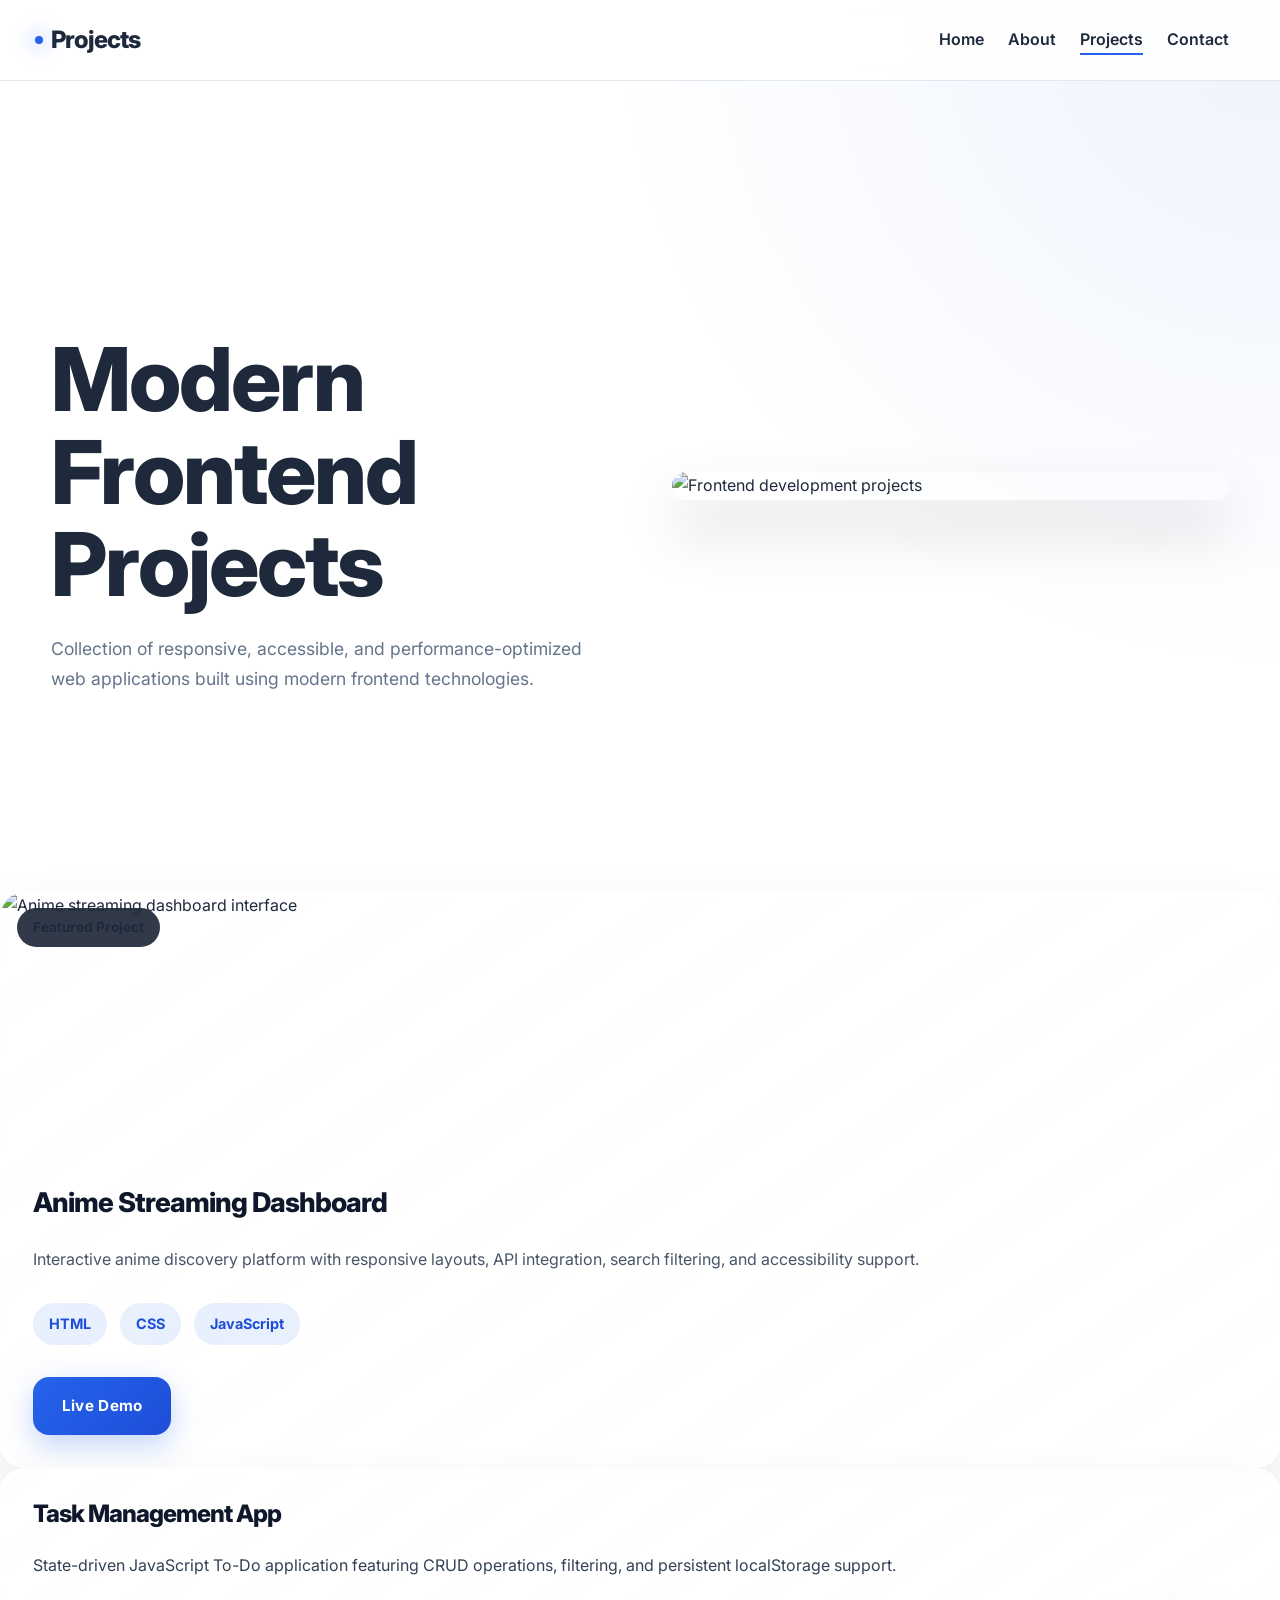
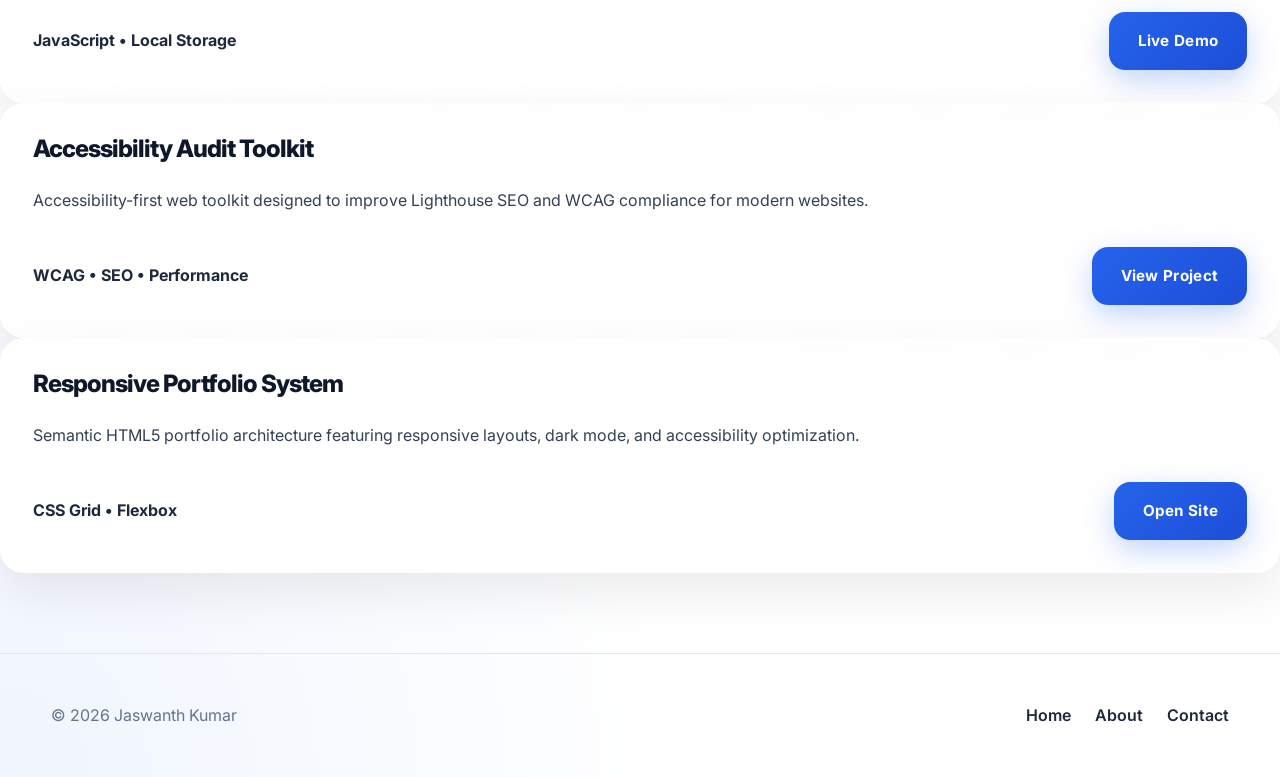
==== portfolio/projects.html @ 63b8da33 "Add files via upload" ====
<!DOCTYPE html>
<html lang="en">
<head>
  <meta charset="UTF-8" />
  <meta
    name="viewport"
    content="width=device-width, initial-scale=1.0"/>

  <title>
    Projects | Jaswanth Kumar
  </title>

  <meta
    name="description"
    content="Explore frontend development projects by Jaswanth Kumar including responsive websites, JavaScript applications, and accessibility-focused interfaces."
  />

  <link
  rel="preconnect"
  href="https://fonts.googleapis.com"
/>

<link
  rel="preconnect"
  href="https://fonts.gstatic.com"
  crossorigin
/>

<link
  href="https://fonts.googleapis.com/css2?family=Inter:wght@400;500;600;700;800&display=swap"
  rel="stylesheet"
/>

<link rel="stylesheet" href="styles.css" />

</head>

<body>
  <a
    href="#main-content"
    class="skip-link"
  >
    Skip to main content
  </a>
  <header role="banner">

    <div class="container header-wrapper">

      <h1>
        Projects
      </h1>
      <nav aria-label="Primary Navigation">
        <ul>
          <li>
            <a href="index.html">
              Home
            </a>
          </li>
          <li>
            <a href="about.html">
              About
            </a>
          </li>

          <li>
            <a
              href="projects.html"
              aria-current="page"
            >
              Projects
            </a>
          </li>
          <li>
            <a href="contact.html">
              Contact
            </a>
          </li>
        </ul>
      </nav>
    </div>
  </header>

  <main id="main-content">

    <section class="hero container">
      <div class="hero-content">
        <h2>
          Modern Frontend Projects
        </h2>
        <p>
          Collection of responsive, accessible,
          and performance-optimized web applications
          built using modern frontend technologies.
        </p>
      </div>
      <div class="hero-image">
        <img
          src="https://images.unsplash.com/photo-1515879218367-8466d910aaa4?q=80&w=1200&auto=format&fit=crop"
          alt="Frontend development projects"
        />
      </div>
    </section>

    <article class="card project-card">
        
      <!-- PROJECT IMAGE -->
      <div class="project-image">
      
        <img
          src="https://images.unsplash.com/photo-1578632767115-351597cf2477?q=80&w=1200&auto=format&fit=crop"
          alt="Anime streaming dashboard interface"
        />
      
        <span class="project-status">
          Featured Project
        </span>
      
      </div>
    
      <!-- PROJECT CONTENT -->
      <div class="project-content">
      
        <h3>
          Anime Streaming Dashboard
        </h3>
      
        <p>
          Interactive anime discovery platform
          with responsive layouts,
          API integration,
          search filtering,
          and accessibility support.
        </p>
      
        <!-- TECH STACK -->
        <div class="project-tech">
        
          <span>HTML</span>
          <span>CSS</span>
          <span>JavaScript</span>
        
        </div>
      
        <!-- FOOTER -->
        <div class="project-footer">
        
          <a
            href="anime-demo.html"
            class="button"
          >
            Live Demo
          </a>
        
        </div>
      
      </div>
    
    </article>

        <article class="card">
          <h3>
            Task Management App
          </h3>
          <p>
            State-driven JavaScript To-Do application
            featuring CRUD operations, filtering,
            and persistent localStorage support.
          </p>
          <div class="card-footer">
            <span>
              JavaScript • Local Storage
            </span>
            <a
              href="live-demo.html"
              class="button"
            >
              Live Demo
            </a>
          </div>
        </article>
        <article class="card">
          <h3>
            Accessibility Audit Toolkit
          </h3>
          <p>
            Accessibility-first web toolkit designed
            to improve Lighthouse SEO and WCAG
            compliance for modern websites.
          </p>

          <div class="card-footer">
            <span>
              WCAG • SEO • Performance
            </span>

            <a
              href="#"
              class="button">
              View Project
            </a>
          </div>
        </article>

        <article class="card">
          <h3>
            Responsive Portfolio System
          </h3>
          <p>
            Semantic HTML5 portfolio architecture
            featuring responsive layouts, dark mode,
            and accessibility optimization.
          </p>
          <div class="card-footer">
            <span>
              CSS Grid • Flexbox
            </span>
            <a
              href="index.html"
              class="button">
              Open Site
            </a>
          </div>
        </article>
      </div>
    </section>
  </main>

  <footer>
    <div class="container footer-wrapper">
      <p>
        © 2026 Jaswanth Kumar
      </p>
      <nav aria-label="Footer Navigation">
        <ul>
          <li>
            <a href="index.html">
              Home
            </a>
          </li>
          <li>
            <a href="about.html">
              About
            </a>
          </li>
          <li>
            <a href="contact.html">
              Contact
            </a>
          </li>
        </ul>
      </nav>
    </div>
  </footer>

</body>
</html>
---- portfolio/styles.css ----
:root {
  --primary: #2563eb;
  --secondary: #0f172a;
  --background: #ffffff;
  --surface: #f8fafc;
  --text: #1e293b;
  --muted: #64748b;
  --border: #e2e8f0;
  --success: #16a34a;
  --danger: #dc2626;
  --shadow:
    0 10px 30px rgba(0, 0, 0, 0.08);
  --radius: 16px;
  --container-width: 1200px;
  --transition: 0.3s ease;
}

@media (prefers-color-scheme: dark) {
  :root {
    --background: #020617;
    --surface: #0f172a;
    --text: #f8fafc;
    --muted: #94a3b8;
    --border: #1e293b;
    --shadow:
      0 10px 30px rgba(0, 0, 0, 0.4);
  }
}

*,
*::before,
*::after {
  box-sizing: border-box;
}

html {
  scroll-behavior: smooth;
}

body {
  margin: 0;
  font-family:
    "Inter",
    system-ui,
    sans-serif;
  line-height: 1.7;
  background: var(--background);
  color: var(--text);
  transition:
    background var(--transition),
    color var(--transition);
}



body {
  font-family:
    "Inter",
    sans-serif;
}

h1,
h2,
h3,
h4 {
  font-weight: 800;
  letter-spacing: -1px;
  line-height: 1.1;
}
p {
  color: var(--muted);
}
body {
  -webkit-font-smoothing: antialiased;
  text-rendering: optimizeLegibility;
}
.hero-content h2 {
  max-width: 700px;
}



.skip-link {
  position: absolute;
  top: -100px;
  left: 20px;
  background: var(--secondary);
  color: white;
  padding: 1rem;
  z-index: 999;
  border-radius: 10px;
  text-decoration: none;
}

.skip-link:focus {
  top: 20px;
}

:focus-visible {
  outline: 3px solid var(--primary);
  outline-offset: 4px;
}

.container {
  width: min(92%, var(--container-width));
  margin-inline: auto;
}

header {
  position: sticky;
  top: 0;
  z-index: 1000;
  background: rgba(255, 255, 255, 0.85);
  backdrop-filter: blur(10px);
  border-bottom: 1px solid var(--border);
}

@media (prefers-color-scheme: dark) {
  header {
    background: rgba(2, 6, 23, 0.8);
  }
}

.header-wrapper {
  display: flex;
  align-items: center;
  justify-content: space-between;
  min-height: 80px;
}

nav ul {
  display: flex;
  align-items: center;
  gap: 1.5rem;
  list-style: none;
  padding: 0;
  margin: 0;
}

nav a {
  text-decoration: none;
  color: var(--text);
  font-weight: 600;
  transition: color var(--transition);
}

nav a:hover,
nav a:focus-visible {
  color: var(--primary);
}

.hero {
  display: grid;
  grid-template-columns: repeat(2, 1fr);
  align-items: center;
  gap: 4rem;
  min-height: 90vh;
  padding-block: 5rem;
}

.hero-content h2 {
  font-size: clamp(2.5rem, 5vw, 5rem);
  line-height: 1.1;
  margin-bottom: 1rem;
}

.hero-content p {
  font-size: 1.15rem;
  color: var(--muted);
  max-width: 600px;
}
.hero-image img {
  width: 100%;
  display: block;
  border-radius: var(--radius);
  box-shadow: var(--shadow);
}

.hero-badge {
  display: inline-flex;
  align-items: center;
  padding:
    0.6rem 1rem;
  margin-bottom: 1.5rem;
  border-radius: 999px;
  background:
    rgba(37, 99, 235, 0.1);
  color: var(--primary);
  font-weight: 700;
  font-size: 0.9rem;
  border:
    1px solid rgba(37, 99, 235, 0.2);
}

.hero-content h2 {
  max-width: 700px;
  font-size:
    clamp(3rem, 7vw, 5.5rem);
  font-weight: 800;
  line-height: 1.05;
  letter-spacing: -2px;
}

.hero-content p {
  margin-top: 1.5rem;
  max-width: 650px;
  font-size: 1.1rem;
}

.hero-buttons {
  display: flex;
  gap: 1rem;
  margin-top: 2rem;
  flex-wrap: wrap;
}

.secondary-button {
  background: transparent;
  color: var(--text);
  border: 1px solid var(--border);
}

.tech-stack {
  display: flex;
  flex-wrap: wrap;
  gap: 0.8rem;
  margin-top: 2.5rem;
}

.tech-stack span {
  padding:
    0.6rem 1rem;
  border-radius: 999px;
  background: var(--surface);
  border: 1px solid var(--border);
  font-size: 0.9rem;
  font-weight: 600;
}

.hero-stats {
  display: grid;
  grid-template-columns:
    repeat(3, 1fr);
  gap: 1rem;
  margin-top: 2.5rem;
}

.stat-card {
  padding: 1.5rem;
  border-radius: 20px;
  background: var(--surface);
  border: 1px solid var(--border);
  text-align: center;
  box-shadow: var(--shadow);
}

.stat-card h3 {
  margin: 0;
  font-size: 2rem;
  color: var(--primary);
}

.stat-card p {
  margin-top: 0.5rem;
  font-size: 0.95rem;
  color: var(--muted);
}
.social-links {
  display: flex;
  gap: 1.5rem;
  margin-top: 2rem;
  flex-wrap: wrap;
}
.social-links a {
  color: var(--text);
  text-decoration: none;
  font-weight: 600;
  position: relative;
}
.social-links a::after {
  content: "";
  position: absolute;
  left: 0;
  bottom: -4px;
  width: 0;
  height: 2px;
  background: var(--primary);
  transition: 0.3s ease;
}

.social-links a:hover::after {
  width: 100%;
}

.hero-image img {
  border-radius: 28px;

  box-shadow:
    0 30px 60px rgba(0,0,0,0.15);

  transition:
    transform 0.5s ease;
}

.hero-image img:hover {
  transform:
    translateY(-10px);
}

/* MOBILE */
@media (max-width: 768px) {

  .hero-stats {
    grid-template-columns: 1fr;
  }

  .hero-buttons {
    flex-direction: column;
  }

  .social-links {
    justify-content: center;
  }

}
.button {
  position: relative;

  overflow: hidden;

  display: inline-flex;

  align-items: center;
  justify-content: center;

  gap: 0.7rem;

  padding:
    1rem 1.8rem;

  border: none;

  border-radius: 16px;

  background:
    linear-gradient(
      135deg,
      #2563eb,
      #1d4ed8
    );

  color: white;

  font-size: 0.95rem;

  font-weight: 700;

  letter-spacing: 0.3px;

  text-decoration: none;

  cursor: pointer;

  box-shadow:
    0 10px 30px rgba(37,99,235,0.28);

  transition:
    transform 0.35s ease,
    box-shadow 0.35s ease,
    opacity 0.35s ease;
}

/* GLOW EFFECT */
.button::before {
  content: "";

  position: absolute;

  inset: 0;

  background:
    linear-gradient(
      120deg,
      transparent,
      rgba(255,255,255,0.35),
      transparent
    );

  transform: translateX(-100%);

  transition:
    transform 0.7s ease;
}

/* HOVER */
.button:hover,
.button:focus-visible {

  transform:
    translateY(-4px);

  box-shadow:
    0 18px 40px rgba(37,99,235,0.35);

}

/* SHINE EFFECT */
.button:hover::before {
  transform: translateX(100%);
}

/* ACTIVE */
.button:active {
  transform:
    translateY(-1px);
}

.projects-grid {
  display: grid;
  grid-template-columns:
    repeat(auto-fit, minmax(320px, 1fr));
  gap: 2rem;
  margin-top: 3rem;
}

.card {
  position: relative;

  overflow: hidden;

  background:
    linear-gradient(
      145deg,
      rgba(255,255,255,0.9),
      rgba(255,255,255,0.7)
    );

  border: 1px solid rgba(255,255,255,0.15);

  backdrop-filter: blur(18px);

  border-radius: 24px;

  padding: 2rem;

  transition:
    transform 0.4s ease,
    box-shadow 0.4s ease;
}

.card:hover {
  transform:
    translateY(-10px);

  box-shadow:
    0 25px 60px rgba(37,99,235,0.2);
}

.card h3 {
  margin-top: 0;
}

.card-footer {
  display: flex;
  align-items: center;
  justify-content: space-between;
  margin-top: 2rem;
}

.about-layout {
  display: grid;
  grid-template-columns: 1fr 1fr;
  gap: 4rem;
  align-items: center;
  padding-block: 5rem;
}

.about-layout img {
  width: 100%;
  border-radius: var(--radius);
}

.contact-wrapper {
  display: grid;
  grid-template-columns: 1fr 1fr;
  gap: 3rem;
  padding-block: 5rem;
}

form {
  display: flex;
  flex-direction: column;
  gap: 1.25rem;
}

label {
  font-weight: 600;
}

input,
textarea {
  width: 100%;
  padding: 1rem;
  border-radius: 12px;
  border: 1px solid var(--border);
  background: var(--background);
  color: var(--text);
  font: inherit;
}

input:focus,
textarea:focus {
  border-color: var(--primary);
}

footer {
  border-top: 1px solid var(--border);
  margin-top: 5rem;
  padding-block: 2rem;
}

.footer-wrapper {
  display: flex;
  justify-content: space-between;
  align-items: center;
  flex-wrap: wrap;
  gap: 1rem;
}

@media (max-width: 992px) {
  .hero,
  .about-layout,
  .contact-wrapper {
    grid-template-columns: 1fr;
  }
  .hero {
    text-align: center;
  }
  .hero-content p {
    margin-inline: auto;
  }
  .hero-image {
    order: -1;
  }
}
@media (max-width: 768px) {
  .header-wrapper {
    flex-direction: column;
    justify-content: center;
    padding-block: 1rem;
  }
  nav ul {
    flex-wrap: wrap;
    justify-content: center;
  }
  .hero {
    min-height: auto;
    padding-block: 4rem;
  }
  .hero-content h2 {
    font-size: 2.8rem;
  }
  .projects-grid {
    grid-template-columns: 1fr;
  }
  .card {
    padding: 1.5rem;
  }
  .footer-wrapper {
    text-align: center;
    justify-content: center;
  }
}

@media (max-width: 480px) {

  body {
    font-size: 0.95rem;
  }

  .button {
    width: 100%;
  }

  .hero-content h2 {
    font-size: 2.2rem;
  }
}

.todo-section {
  padding-block: 5rem;
}

.section-heading {
  margin-bottom: 2rem;
}

.section-heading h2 {
  font-size: clamp(2rem, 4vw, 3rem);
  margin-bottom: 1rem;
}

.section-heading p {
  color: var(--muted);
  max-width: 700px;
}

.todo-form {
  margin-bottom: 2rem;
}

.todo-input-group {
  display: flex;
  gap: 1rem;
}

.todo-input-group input {
  flex: 1;
}

.filters {
  display: flex;
  gap: 1rem;
  margin-bottom: 2rem;
  flex-wrap: wrap;
}

.filter-btn {
  position: relative;

  overflow: hidden;

  padding:
    0.9rem 1.4rem;

  border-radius: 14px;

  border:
    1px solid rgba(255,255,255,0.08);

  background:
    rgba(15,23,42,0.75);

  color: #f8fafc;

  font-weight: 700;

  cursor: pointer;

  backdrop-filter: blur(14px);

  transition:
    transform 0.3s ease,
    background 0.3s ease,
    box-shadow 0.3s ease;
}

.filter-btn:hover {
  transform:
    translateY(-3px);

  background:
    rgba(37,99,235,0.18);

  box-shadow:
    0 10px 25px rgba(37,99,235,0.2);
}

.filter-btn.active {
  background:
    linear-gradient(
      135deg,
      #2563eb,
      #1d4ed8
    );

  color: white;

  box-shadow:
    0 10px 25px rgba(37,99,235,0.3);
}

.task-list {
  list-style: none;
  padding: 0;
  margin: 0;
  display: grid;
  gap: 1rem;
}

.task-item {
  display: flex;
  align-items: center;
  justify-content: space-between;
  gap: 1rem;
  padding: 1.2rem;
  background: var(--surface);
  border: 1px solid var(--border);
  border-radius: var(--radius);
  box-shadow: var(--shadow);
}

.task-content {
  display: flex;
  align-items: center;
  gap: 1rem;

  flex: 1;
}
.task-content input[type="checkbox"] {
  width: 20px;
  height: 20px;
}
.task-text.completed {
  text-decoration: line-through;
  opacity: 0.6;
}
.task-actions {
  display: flex;
  gap: 0.7rem;
}

.edit-btn,
.delete-btn {
  border: none;
  padding: 0.7rem 1rem;
  border-radius: 10px;
  cursor: pointer;
  font-weight: 600;
  transition: 0.3s ease;
}
.edit-btn {
  background: var(--primary);
  color: white;
}
.delete-btn {
  background: #ef4444;
  color: white;
}
.edit-btn:hover,
.delete-btn:hover {
  transform: translateY(-2px);
}

@media (max-width: 768px) {
  .todo-input-group {
    flex-direction: column;
  }
  .task-item {
    flex-direction: column;
    align-items: stretch;
  }
  .task-actions {
    width: 100%;
  }
  .task-actions button {
    flex: 1;
  }
}

/* =========================
NEW COMPONENTS
========================= */

.hero-buttons {
  display: flex;
  gap: 1rem;
  flex-wrap: wrap;

  margin-top: 2rem;
}

.secondary-button {
  background: transparent;
  color: var(--text);

  border: 1px solid var(--border);
}

.secondary-button:hover {
  background: var(--surface);
}

/* WEATHER CARD */
.weather-card {
  max-width: 500px;
}

/* RESPONSIVE */
@media (max-width: 768px) {

  .hero-buttons {
    flex-direction: column;
  }

}


.logo {
  font-size: 1.4rem;
  font-weight: 800;
  letter-spacing: 1px;
}

nav a {
  position: relative;
}

nav a::after {
  content: "";

  position: absolute;

  left: 0;
  bottom: -6px;

  width: 0;
  height: 2px;

  background: var(--primary);

  transition: 0.3s ease;
}

nav a:hover::after,
nav a[aria-current="page"]::after {
  width: 100%;
}

/* SERVICES */
.service-card {
  text-align: center;
}

.service-icon {
  width: 80px;
  height: 80px;

  display: grid;
  place-items: center;

  margin-inline: auto;
  margin-bottom: 1.5rem;

  border-radius: 24px;

  background:
    rgba(37, 99, 235, 0.1);

  font-size: 2rem;
}

.timeline-section {
  padding-block: 6rem;
}

.timeline {
  position: relative;
  margin-top: 4rem;
  padding-left: 2rem;
  border-left:
    2px solid var(--border);
}

.timeline-item {
  position: relative;
  margin-bottom: 3rem;
}

.timeline-dot {
  position: absolute;
  left: -2.75rem;
  top: 0.3rem;
  width: 18px;
  height: 18px;
  border-radius: 50%;
  background: var(--primary);
  border: 4px solid var(--background);
}

.timeline-content span {
  color: var(--primary);
  font-weight: 700;
  font-size: 0.9rem;
}

.timeline-content h3 {
  margin-top: 0.5rem;
}

/* METRICS */
.metrics-grid {
  display: grid;
  grid-template-columns:
    repeat(auto-fit, minmax(220px, 1fr));
  gap: 2rem;
  margin-top: 3rem;
}

.metric-card {
  padding: 2rem;
  border-radius: 24px;
  text-align: center;
  background: var(--surface);
  border: 1px solid var(--border);
  box-shadow: var(--shadow);
}

.metric-card h3 {
  font-size: 3rem;
  margin: 0;
  color: var(--primary);
}

/* TESTIMONIALS */
.testimonial-card {
  position: relative;
}
.testimonial-card p {
  font-size: 1.05rem;

  font-style: italic;
}
.testimonial-card h4 {
  margin-top: 1.5rem;

  color: var(--primary);
}
/* SECTION SPACING */
section {
  padding-block: 5rem;
}
/* MOBILE */
@media (max-width: 768px) {
  .timeline {
    padding-left: 1.5rem;
  }
  .timeline-dot {
    left: -2.2rem;
  }

}

.professional-contact {
  display: grid;

  grid-template-columns:
    1fr 1fr;

  gap: 4rem;

  align-items: start;
}

/* CONTACT INFO */
.contact-info h2 {
  font-size:
    clamp(2.5rem, 5vw, 4rem);

  line-height: 1.1;

  margin-top: 1rem;
}

.contact-info p {
  margin-top: 1.5rem;

  max-width: 600px;
}

/* CONTACT CARDS */
.contact-cards {
  display: grid;

  gap: 1.5rem;

  margin-top: 3rem;
}

.contact-card {
  display: flex;

  align-items: center;

  gap: 1.2rem;

  padding: 1.5rem;

  border-radius: 20px;

  background: var(--surface);

  border: 1px solid var(--border);

  box-shadow: var(--shadow);
}

.contact-icon {
  width: 65px;
  height: 65px;

  display: grid;
  place-items: center;

  border-radius: 18px;

  background:
    rgba(37, 99, 235, 0.1);

  font-size: 1.6rem;
}

.contact-card h3 {
  margin: 0;
}

.contact-card p {
  margin-top: 0.3rem;
}

/* SOCIALS */
.contact-socials {
  display: flex;

  gap: 1.5rem;

  margin-top: 2.5rem;

  flex-wrap: wrap;
}

.contact-socials a {
  text-decoration: none;

  color: var(--text);

  font-weight: 700;

  position: relative;
}

.contact-socials a::after {
  content: "";

  position: absolute;

  left: 0;
  bottom: -4px;

  width: 0;
  height: 2px;

  background: var(--primary);

  transition: 0.3s ease;
}

.contact-socials a:hover::after {
  width: 100%;
}

/* FORM */
.contact-form-wrapper {
  background: var(--surface);

  border: 1px solid var(--border);

  border-radius: 28px;

  padding: 2rem;

  box-shadow: var(--shadow);
}

.professional-form {
  display: flex;

  flex-direction: column;

  gap: 1.5rem;
}

.form-group {
  display: flex;

  flex-direction: column;
}

.form-group label {
  margin-bottom: 0.7rem;

  font-weight: 700;
}

.form-group input,
.form-group textarea {
  padding: 1rem 1.2rem;

  border-radius: 16px;

  border: 1px solid var(--border);

  background: var(--background);

  color: var(--text);

  transition:
    border-color 0.3s ease,
    transform 0.3s ease;
}

.form-group input:focus,
.form-group textarea:focus {
  border-color: var(--primary);

  transform: translateY(-2px);
}

/* MOBILE */
@media (max-width: 992px) {

  .professional-contact {
    grid-template-columns: 1fr;
  }

}

@media (max-width: 768px) {

  .contact-card {
    flex-direction: column;

    text-align: center;
  }

  .contact-socials {
    justify-content: center;
  }

}

/* GRADIENT BACKGROUND */
body {
  background:
    radial-gradient(
      circle at top right,
      rgba(37,99,235,0.08),
      transparent 25%
    ),
    radial-gradient(
      circle at bottom left,
      rgba(59,130,246,0.08),
      transparent 25%
    ),
    var(--background);
}

/* LOGO STYLE */
header h1 {
  position: relative;

  font-size: 1.5rem;

  font-weight: 800;

  letter-spacing: -1px;
}

header h1::before {
  content: "";

  position: absolute;

  left: -16px;
  top: 50%;

  transform: translateY(-50%);

  width: 8px;
  height: 8px;

  border-radius: 50%;

  background: var(--primary);

  box-shadow:
    0 0 20px var(--primary);
}

/* INTRO SECTION */
.intro-section {
  display: grid;

  grid-template-columns:
    1.1fr 0.9fr;

  gap: 5rem;

  align-items: center;

  padding-block: 7rem;
}

/* LABEL */
.section-label {
  display: inline-flex;

  align-items: center;

  padding:
    0.6rem 1rem;

  border-radius: 999px;

  background:
    rgba(37,99,235,0.1);

  color: var(--primary);

  font-size: 0.9rem;

  font-weight: 700;

  margin-bottom: 1.5rem;
}

/* INTRO TYPOGRAPHY */
.intro-content h2 {
  font-size:
    clamp(2.5rem, 5vw, 4.5rem);

  line-height: 1.05;

  letter-spacing: -2px;

  max-width: 700px;
}

.intro-content p {
  margin-top: 1.5rem;

  max-width: 650px;

  font-size: 1.05rem;
}

/* DETAILS */
.intro-details {
  display: grid;

  grid-template-columns:
    repeat(3, 1fr);

  gap: 1rem;

  margin-top: 3rem;
}

.detail-card {
  padding: 1.5rem;

  border-radius: 24px;

  background:
    linear-gradient(
      145deg,
      rgba(255,255,255,0.94),
      rgba(255,255,255,0.88)
    );

  backdrop-filter: blur(18px);

  border: 1px solid rgba(255,255,255,0.15);

  box-shadow: var(--shadow);
}

.detail-card h3 {
  margin: 0;

  font-size: 1rem;
}

.detail-card p {
  margin-top: 0.5rem;

  font-size: 0.95rem;
}

/* PROFILE CARD */
.intro-visual {
  position: relative;
}

.profile-card {
  position: relative;

  overflow: hidden;

  border-radius: 32px;

  background:
    linear-gradient(
      145deg,
      rgba(255,255,255,0.96),
      rgba(255,255,255,0.9)
    );

  backdrop-filter: blur(20px);

  border:
    1px solid rgba(255,255,255,0.15);

  box-shadow:
    0 30px 80px rgba(0,0,0,0.15);

  padding: 1.5rem;
}

.profile-image img {
  width: 100%;

  display: block;

  border-radius: 24px;
}

.profile-info {
  padding-top: 1.5rem;
}

.profile-info h3 {
  margin: 0;

  font-size: 1.5rem;
}

.profile-info p {
  margin-top: 0.5rem;

  color: var(--muted);
}

/* FLOATING BADGES */
.floating-badge {
  position: absolute;

  padding:
    0.8rem 1.2rem;

  border-radius: 999px;

  background:
   rgba(255,255,255,0.95);

  color: #0f172a;

  backdrop-filter: blur(14px);

  border:
    1px solid rgba(255,255,255,0.15);

  box-shadow: var(--shadow);

  font-weight: 700;

  animation:
    float 4s ease-in-out infinite;
}

.badge-one {
  top: 10%;
  left: -10%;
}

.badge-two {
  bottom: 15%;
  right: -10%;
}

.badge-three {
  top: 55%;
  left: -8%;
}

/* FLOAT ANIMATION */
@keyframes float {

  0%,
  100% {
    transform: translateY(0);
  }

  50% {
    transform: translateY(-10px);
  }

}

/* CONSISTENT SECTION SPACING */
section {
  padding-block: 6rem;
}

/* PROJECT IMAGE STYLE */
.card img {
  width: 100%;

  display: block;

  border-radius: 18px;

  margin-bottom: 1.5rem;
}

/* PREMIUM CARD LOOK */
.card {
  background:
    linear-gradient(
      145deg,
      rgba(255,255,255,0.94),
      rgba(255,255,255,0.88)
    );

  backdrop-filter: blur(18px);

  border:
    1px solid rgba(255,255,255,0.25);

  box-shadow:
    0 20px 50px rgba(0,0,0,0.08);
}

/* CARD TYPOGRAPHY */

.card h3 {
  color: #0f172a;

  font-size: 1.5rem;

  font-weight: 800;
}

.card p {
  color: #334155;

  line-height: 1.8;
}

.card span {
  color: #1e293b;

  font-weight: 700;
}

/* CARD TEXT */
.card h3 {
  color: #0f172a;

  font-size: 1.5rem;

  font-weight: 800;
}

.card p {
  color: #334155;

  line-height: 1.8;
}

.card span {
  color: #1e293b;

  font-weight: 700;
}
body.dark-theme .card {
  background:
    linear-gradient(
      145deg,
      rgba(15,23,42,0.9),
      rgba(15,23,42,0.75)
    );
}

body.dark-theme .card h3 {
  color: #f8fafc;
}

body.dark-theme .card p,
body.dark-theme .card span {
  color: #cbd5e1;
}

/* INTRO SECTION TEXT FIX */

.detail-card h3,
.profile-info h3 {
  color: #0f172a;

  font-weight: 800;
}

.detail-card p,
.profile-info p {
  color: #334155;

  font-weight: 600;
}

.floating-badge {
  color: #0f172a;

  font-weight: 700;
}

.project-card {
  overflow: hidden;
  padding: 0;
}
/* PROJECT IMAGE */
.project-image {
  position: relative;
}
.project-image img {
  width: 100%;
  height: 240px;
  object-fit: cover;
  display: block;
  transition:
    transform 0.5s ease;
}

.project-card:hover .project-image img {
  transform: scale(1.05);
}
/* STATUS BADGE */
.project-status {
  position: absolute;
  top: 1rem;
  left: 1rem;
  padding:
    0.5rem 1rem;
  border-radius: 999px;
  background:
    rgba(15,23,42,0.85);
  color: white;
  font-size: 0.85rem;
  font-weight: 700;
  backdrop-filter: blur(10px);
}
/* CONTENT */
.project-content {
  padding: 2rem;
}
/* PROJECT TEXT */
.project-content h3 {
  margin-top: 0;
  font-size: 1.7rem;
  color: #0f172a;
}
.project-content p {
  margin-top: 1rem;
  color: #475569;
  line-height: 1.8;
}
/* TECH STACK */
.project-tech {
  display: flex;
  gap: 0.8rem;
  flex-wrap: wrap;
  margin-top: 1.8rem;
}

.project-tech span {
  padding:
    0.55rem 1rem;
  border-radius: 999px;
  background:
    rgba(37,99,235,0.1);
  color: #1d4ed8;
  font-size: 0.9rem;
  font-weight: 700;
}

/* FOOTER */
.project-footer {
  display: flex;
  justify-content: space-between;
  align-items: center;
  margin-top: 2rem;
}
/* DARK MODE */
body.dark-theme .project-content h3 {
  color: #f8fafc;
}
body.dark-theme .project-content p {
  color: #cbd5e1;
}
body.dark-theme .project-tech span {
  background:
    rgba(37,99,235,0.2);

  color: #93c5fd;
}


/* =========================
ADD TO styles.css
ANIME DEMO STYLES
========================= */

.anime-toolbar {
  display: flex;

  justify-content: space-between;

  align-items: center;

  gap: 1.5rem;

  margin-bottom: 3rem;

  flex-wrap: wrap;
}

/* SEARCH */
#search-input {
  flex: 1;

  min-width: 280px;

  padding:
    1rem 1.2rem;

  border-radius: 16px;

  border: 1px solid var(--border);

  background: var(--surface);

  color: var(--text);
}

/* FILTERS */
.anime-filters {
  display: flex;

  gap: 1rem;

  flex-wrap: wrap;
}

/* CARD */
.anime-card {
  overflow: hidden;

  padding: 0;
}

.anime-card img {
  width: 100%;

  height: 260px;

  object-fit: cover;

  display: block;
}

.anime-content {
  padding: 2rem;
}

.anime-tag {
  display: inline-flex;

  padding:
    0.45rem 0.9rem;

  border-radius: 999px;

  background:
    rgba(37,99,235,0.1);

  color: var(--primary);

  font-size: 0.85rem;

  font-weight: 700;
}

.anime-content h3 {
  margin-top: 1.2rem;
}

.anime-content p {
  margin-top: 1rem;
}

.anime-footer {
  display: flex;

  justify-content: space-between;

  align-items: center;

  margin-top: 2rem;
}

/* MOBILE */
@media (max-width: 768px) {

  .anime-toolbar {
    flex-direction: column;
  }

  .anime-footer {
    flex-direction: column;

    gap: 1rem;
  }

}
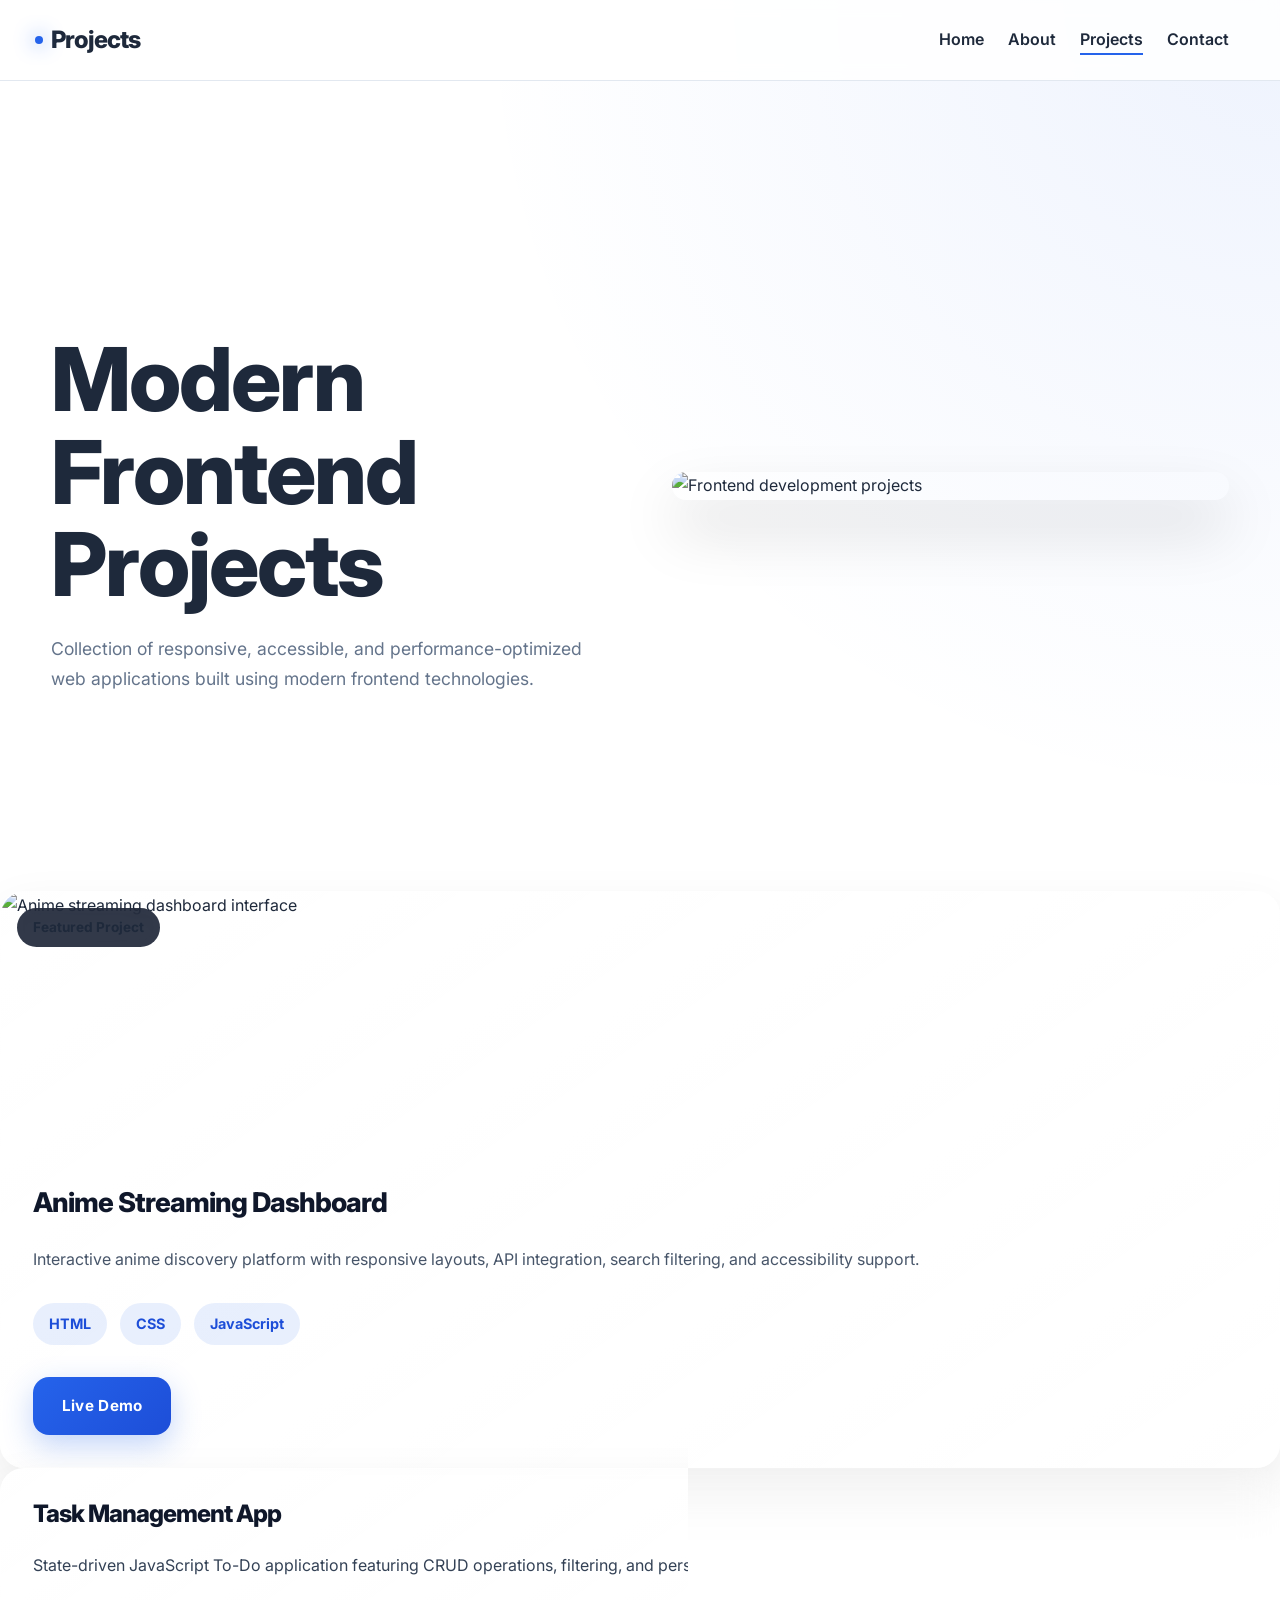
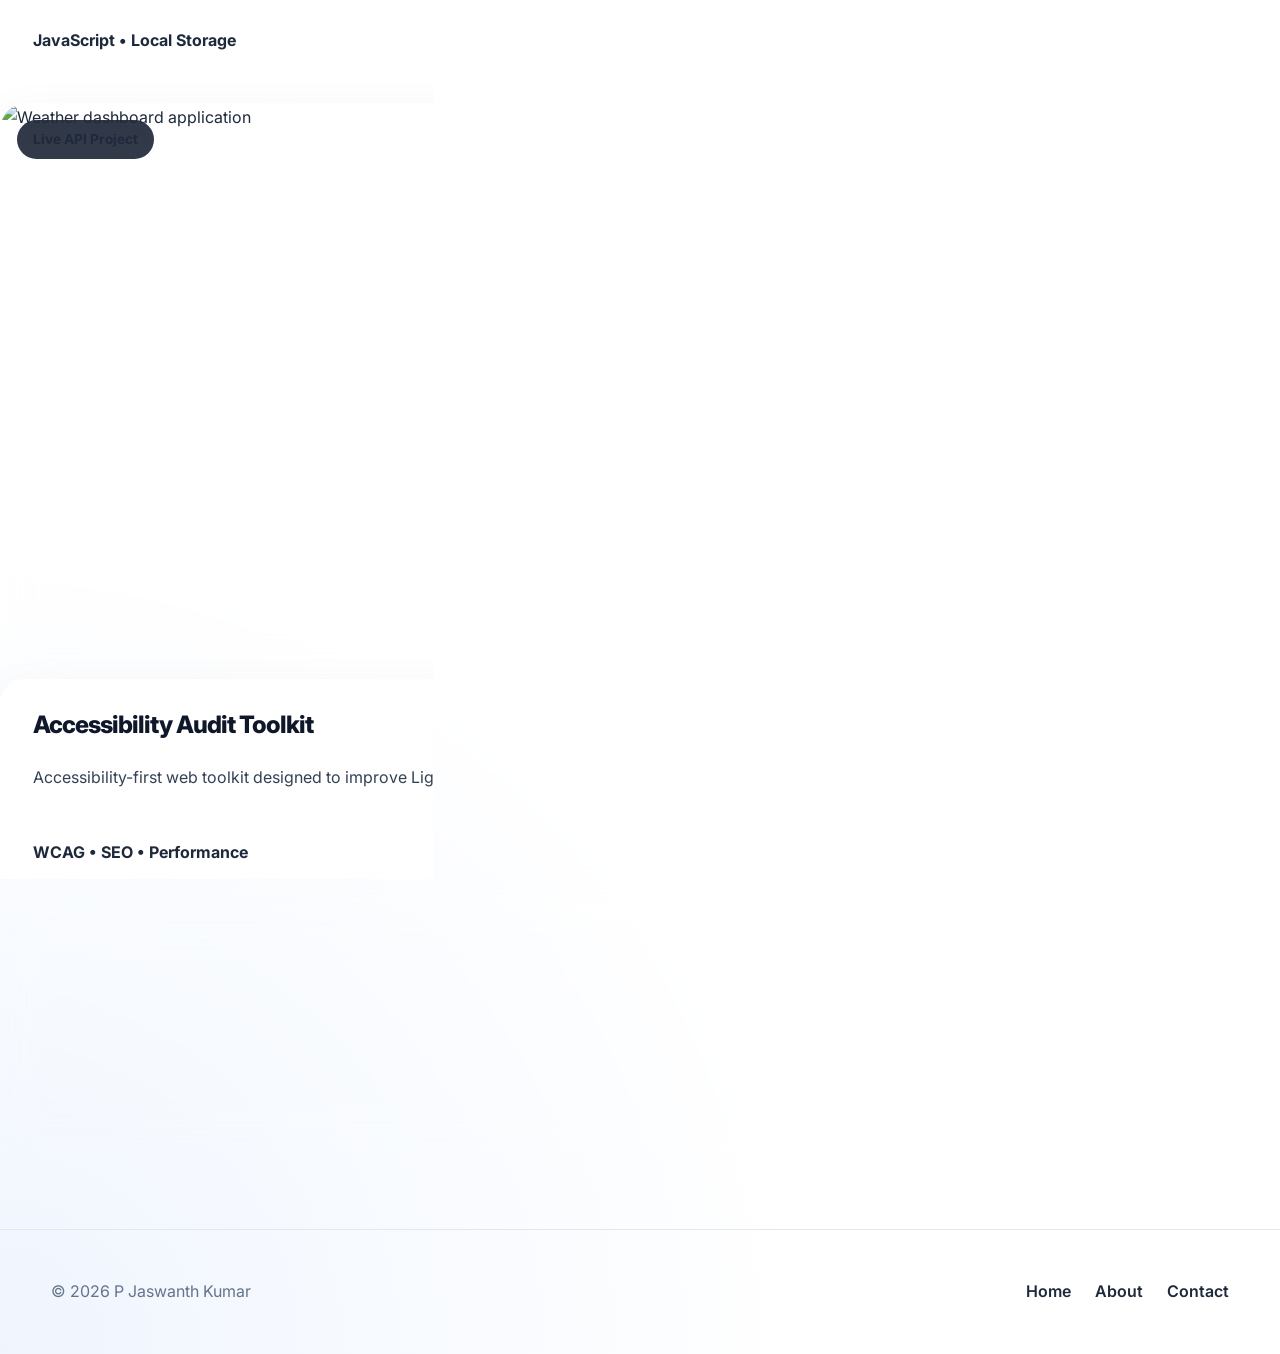
==== commit 7a145c14: "Refactor projects.html for improved structure and content" ====
--- a/portfolio/projects.html
+++ b/portfolio/projects.html
@@ -102,7 +102,7 @@
     </section>
 
     <article class="card project-card">
-        
+
       <!-- PROJECT IMAGE -->
       <div class="project-image">
       
@@ -178,6 +178,60 @@
             </a>
           </div>
         </article>
+        <article class="card project-card">
+
+  <!-- PROJECT IMAGE -->
+  <div class="project-image">
+
+    <img
+      src="https://images.unsplash.com/photo-1504608524841-42fe6f032b4b?q=80&w=1200&auto=format&fit=crop"
+      alt="Weather dashboard application"
+    />
+
+    <span class="project-status">
+      Live API Project
+    </span>
+
+  </div>
+
+  <!-- CONTENT -->
+  <div class="project-content">
+
+    <h3>
+      Weather Dashboard API
+    </h3>
+
+    <p>
+      Real-time weather dashboard
+      powered by asynchronous JavaScript,
+      search functionality,
+      and live weather API integration.
+    </p>
+
+    <!-- TECH STACK -->
+    <div class="project-tech">
+
+      <span>JavaScript</span>
+      <span>REST API</span>
+      <span>Async/Await</span>
+
+    </div>
+
+    <!-- FOOTER -->
+    <div class="project-footer">
+
+      <a
+        href="weather-demo.html"
+        class="button"
+      >
+        Live Demo
+      </a>
+
+    </div>
+
+  </div>
+
+</article>
         <article class="card">
           <h3>
             Accessibility Audit Toolkit
@@ -228,7 +282,7 @@
   <footer>
     <div class="container footer-wrapper">
       <p>
-        © 2026 Jaswanth Kumar
+        © 2026 P Jaswanth Kumar
       </p>
       <nav aria-label="Footer Navigation">
         <ul>
@@ -253,4 +307,4 @@
   </footer>
 
 </body>
-</html>+</html>
